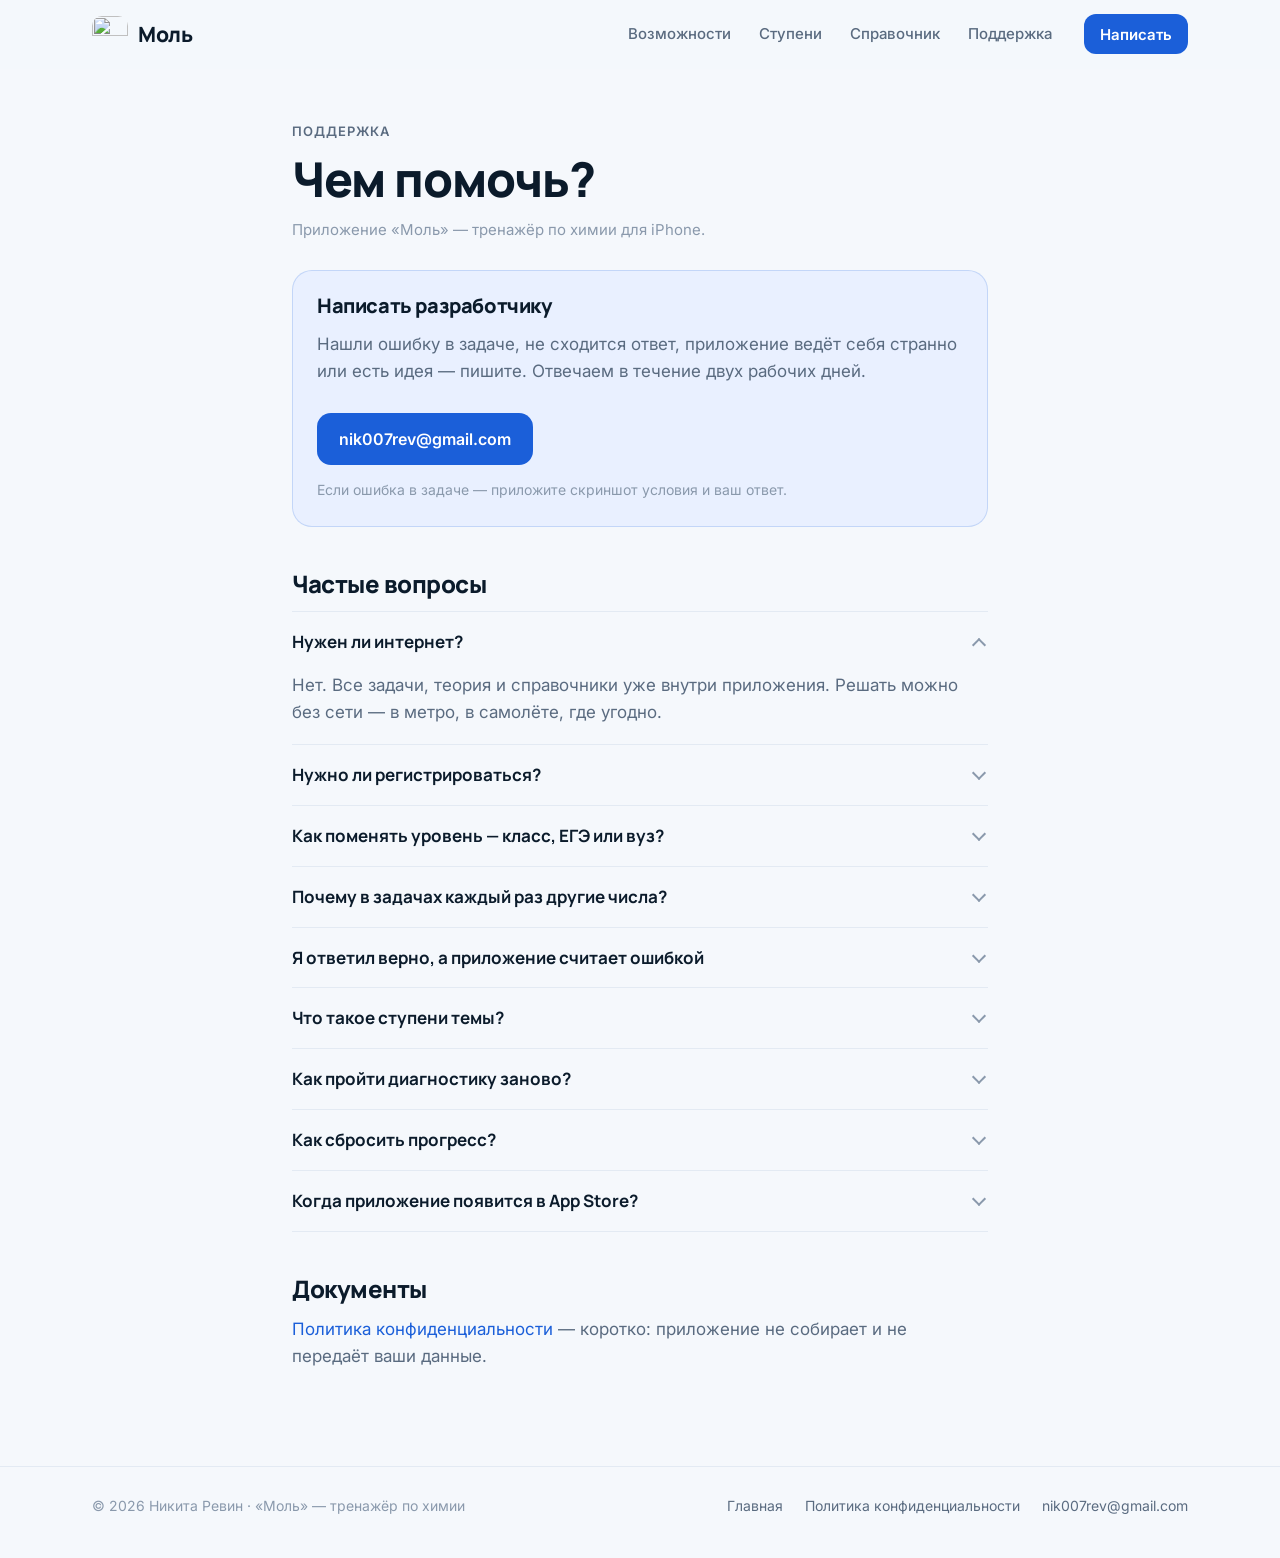
==== support.html @ 8ac8eb34 "Сайт «Моли»: главная, поддержка, политика" ====
<!doctype html>
<html lang="ru">
<head>
<meta charset="utf-8">
<meta name="viewport" content="width=device-width, initial-scale=1, viewport-fit=cover">
<title>Поддержка — Моль</title>
<meta name="description" content="Поддержка приложения «Моль» — тренажёра по химии: ответы на частые вопросы и связь с разработчиком.">
<meta name="theme-color" content="#F5F8FC">
<meta name="color-scheme" content="light">
<link rel="icon" type="image/png" href="img/favicon.png">
<link rel="apple-touch-icon" href="img/apple-touch-icon.png">
<link rel="preconnect" href="https://fonts.googleapis.com">
<link rel="preconnect" href="https://fonts.gstatic.com" crossorigin>
<link href="https://fonts.googleapis.com/css2?family=IBM+Plex+Mono:wght@400;600&family=Inter:wght@400;500;600&family=Manrope:wght@600;700;800&display=swap" rel="stylesheet">
<link rel="stylesheet" href="style.css">
</head>
<body>

<header class="top">
  <div class="wrap top__row">
    <a class="brand" href="./" aria-label="Моль — на главную">
      <img src="img/icon.webp" width="36" height="36" alt="">
      <span>Моль</span>
    </a>
    <nav class="top__nav" aria-label="Разделы">
      <a href="./#features">Возможности</a>
      <a href="./#stages">Ступени</a>
      <a href="./#reference">Справочник</a>
      <a href="support.html" aria-current="page">Поддержка</a>
    </nav>
    <a class="btn btn--small" href="mailto:nik007rev@gmail.com?subject=%D0%9C%D0%BE%D0%BB%D1%8C">Написать</a>
  </div>
</header>

<main class="doc">
  <div class="wrap">
    <p class="eyebrow">Поддержка</p>
    <h1>Чем помочь?</h1>
    <p class="meta">Приложение «Моль» — тренажёр по химии для iPhone.</p>

    <div class="box box--brand">
      <h2>Написать разработчику</h2>
      <p>Нашли ошибку в задаче, не сходится ответ, приложение ведёт себя странно или есть идея — пишите. Отвечаем в течение двух рабочих дней.</p>
      <div class="contact">
        <a class="btn" href="mailto:nik007rev@gmail.com?subject=%D0%9C%D0%BE%D0%BB%D1%8C">nik007rev@gmail.com</a>
        <span class="small" style="margin:0">Если ошибка в задаче — приложите скриншот условия и ваш ответ.</span>
      </div>
    </div>

    <h2>Частые вопросы</h2>
    <div class="faq">
      <details open>
        <summary>Нужен ли интернет?</summary>
        <p>Нет. Все задачи, теория и справочники уже внутри приложения. Решать можно без сети — в метро, в самолёте, где угодно.</p>
      </details>
      <details>
        <summary>Нужно ли регистрироваться?</summary>
        <p>Нет. При первом запуске приложение спросит имя (можно пропустить), вашу ступень и сколько задач в день вы хотите решать. Аккаунтов и паролей нет.</p>
      </details>
      <details>
        <summary>Как поменять уровень — класс, ЕГЭ или вуз?</summary>
        <p>Экран «Сегодня» → значок настроек справа вверху → «Уровень». Задания подбираются под выбранную ступень, а всё, что ниже, остаётся доступным для повторения.</p>
      </details>
      <details>
        <summary>Почему в задачах каждый раз другие числа?</summary>
        <p>Условия генерируются: так решение нельзя запомнить, его приходится понять. Методика у задачи одна и та же, а вещества, массы и доли меняются.</p>
      </details>
      <details>
        <summary>Я ответил верно, а приложение считает ошибкой</summary>
        <p>Проверьте единицы измерения (они подписаны справа от поля) и округление: промежуточные значения лучше не округлять, а ответ давать с той точностью, что в условии. Если всё равно не сходится — напишите нам со скриншотом, разберёмся и поправим задачу.</p>
      </details>
      <details>
        <summary>Что такое ступени темы?</summary>
        <p>У каждой темы пять ступеней: знакомство, основы, уверенно, уровень экзамена, закреплено. Ступень поднимается не за количество решённого, а за то, какого уровня задания у вас получаются уверенно. Если в последних ответах по теме много ошибок, тема помечается как «просела», и приложение предложит разобрать её заново.</p>
      </details>
      <details>
        <summary>Как пройти диагностику заново?</summary>
        <p>Настройки → «Обучение» → «Пройти заново». Маршрут по темам перестроится по новым результатам.</p>
      </details>
      <details>
        <summary>Как сбросить прогресс?</summary>
        <p>Настройки → «Сбросить прогресс» внизу экрана. Статистика, ошибки и повторения удалятся, профиль останется. Прогресс хранится только на телефоне, поэтому при удалении приложения он тоже удаляется.</p>
      </details>
      <details id="release">
        <summary>Когда приложение появится в App Store?</summary>
        <p>Версия 1.0 проходит проверку Apple. Как только её одобрят, здесь появится ссылка на страницу в App Store.</p>
      </details>
    </div>

    <h2>Документы</h2>
    <p><a href="privacy.html">Политика конфиденциальности</a> — коротко: приложение не собирает и не передаёт ваши данные.</p>
  </div>
</main>

<footer class="foot">
  <div class="wrap foot__row">
    <p>© 2026 Никита Ревин · «Моль» — тренажёр по химии</p>
    <nav aria-label="Документы">
      <a href="./">Главная</a>
      <a href="privacy.html">Политика конфиденциальности</a>
      <a href="mailto:nik007rev@gmail.com">nik007rev@gmail.com</a>
    </nav>
  </div>
</footer>

</body>
</html>
---- style.css ----
/* «Моль» — сайт приложения. Оформление «Белая клиника»: светлый фон, тонкие линии,
   глубокий синий как основной цвет, коралл — только для ошибок. */

:root {
  --bg: #F5F8FC;
  --bg2: #EDF2F9;
  --card: #FFFFFF;
  --line: #E3EAF3;
  --line2: #CBD7E6;
  --ink: #0B1B2B;
  --ink2: #5A6B80;
  --ink3: #8A99AC;
  --brand: #1B5FD9;
  --brand-dark: #154CB0;
  --brand-soft: #E9F0FF;
  --coral: #DF564A;
  --coral-soft: #FDEBE9;
  --green: #12A06B;
  --green-soft: #E4F6EE;
  --amber: #CE8A12;
  --teal: #0E8F9E;

  --r-sm: 10px;
  --r-md: 14px;
  --r-lg: 20px;
  --r-xl: 28px;

  --f-display: 'Manrope', system-ui, sans-serif;
  --f-body: 'Inter', system-ui, -apple-system, 'Segoe UI', sans-serif;
  --f-mono: 'IBM Plex Mono', ui-monospace, 'SF Mono', monospace;

  --gutter: 16px;
  color-scheme: light;
}

*, *::before, *::after { box-sizing: border-box; }
html { scroll-behavior: smooth; -webkit-text-size-adjust: 100%; }
body {
  margin: 0;
  background: var(--bg);
  color: var(--ink);
  font: 400 17px/1.6 var(--f-body);
  -webkit-font-smoothing: antialiased;
  overflow-x: hidden;
}
img { display: block; max-width: 100%; height: auto; }
a { color: var(--brand); text-decoration: none; }
a:hover { color: var(--brand-dark); }
h1, h2, h3 { font-family: var(--f-display); color: var(--ink); margin: 0; letter-spacing: -0.02em; }
h1 { font-weight: 800; font-size: clamp(38px, 6.2vw, 68px); line-height: 1.04; }
h2 { font-weight: 800; font-size: clamp(28px, 4vw, 44px); line-height: 1.1; }
h3 { font-weight: 700; font-size: 20px; line-height: 1.25; }
p { margin: 0; }
:focus-visible { outline: 3px solid color-mix(in srgb, var(--brand) 45%, transparent); outline-offset: 3px; border-radius: 6px; }

.wrap { width: 100%; max-width: 1160px; margin: 0 auto; padding: 0 var(--gutter); }
@media (min-width: 720px) { :root { --gutter: 32px; } }

.eyebrow {
  font: 600 13px/1 var(--f-body);
  letter-spacing: .08em; text-transform: uppercase;
  color: var(--brand); margin-bottom: 16px;
}
.eyebrow--coral { color: var(--coral); }
.eyebrow--green { color: var(--green); }
.center { text-align: center; }
.narrow { max-width: 620px; margin-left: auto; margin-right: auto; }
.lead { font-size: clamp(17px, 1.6vw, 20px); line-height: 1.55; color: var(--ink2); }
.small { font-size: 14px; color: var(--ink3); margin-top: 18px; }

/* ── кнопки ───────────────────────────────────────── */
.btn {
  display: inline-flex; align-items: center; justify-content: center; gap: 10px;
  height: 52px; padding: 0 22px; border-radius: var(--r-md);
  background: var(--brand); color: #fff;
  font: 600 16px/1 var(--f-body);
  transition: background .15s, transform .15s;
}
.btn:hover { background: var(--brand-dark); color: #fff; }
.btn:active { transform: translateY(1px); }
.btn--small { height: 40px; padding: 0 16px; font-size: 15px; border-radius: 12px; }
.btn--store { height: 60px; padding: 0 24px 0 20px; background: var(--ink); border-radius: 16px; }
.btn--store:hover { background: #1c2f44; }
.btn--store span { display: flex; flex-direction: column; align-items: flex-start; font: 700 20px/1.05 var(--f-display); letter-spacing: -.01em; }
.btn--store small { font: 500 11px/1.2 var(--f-body); letter-spacing: .02em; opacity: .8; }
.btn--light { background: #fff; color: var(--ink); }
.btn--light:hover { background: var(--brand-soft); color: var(--ink); }

/* ── шапка ────────────────────────────────────────── */
.top {
  position: sticky; top: 0; z-index: 10;
  background: color-mix(in srgb, var(--bg) 82%, transparent);
  backdrop-filter: saturate(1.4) blur(14px);
  -webkit-backdrop-filter: saturate(1.4) blur(14px);
  border-bottom: 1px solid transparent;
}
.top__row { display: flex; align-items: center; gap: 24px; height: 68px; }
.brand { display: flex; align-items: center; gap: 10px; color: var(--ink); font: 800 21px/1 var(--f-display); letter-spacing: -.02em; }
.brand:hover { color: var(--ink); }
.brand img { border-radius: 10px; }
.top__nav { display: none; gap: 28px; margin-left: auto; }
.top__nav a { color: var(--ink2); font-size: 15px; font-weight: 500; }
.top__nav a:hover { color: var(--ink); }
.top .btn { margin-left: auto; }
@media (min-width: 860px) {
  .top__nav { display: flex; }
  .top .btn { margin-left: 8px; }
}

/* ── первый экран ─────────────────────────────────── */
.hero {
  position: relative;
  padding: 40px 0 72px;
  background:
    radial-gradient(900px 480px at 78% 18%, color-mix(in srgb, var(--brand) 13%, transparent), transparent 70%),
    linear-gradient(var(--line) 1px, transparent 1px) 0 0 / 28px 28px,
    linear-gradient(90deg, var(--line) 1px, transparent 1px) 0 0 / 28px 28px,
    var(--bg);
  overflow: hidden;
}
.hero::after {
  content: ''; position: absolute; inset: auto 0 0 0; height: 160px;
  background: linear-gradient(transparent, var(--bg));
  pointer-events: none;
}
.hero__grid { position: relative; z-index: 1; display: grid; gap: 48px; align-items: center; }
.hero h1 em { font-style: normal; color: var(--brand); }
.hero .lead { margin-top: 22px; max-width: 540px; }
.hero__cta { margin-top: 32px; display: flex; flex-direction: column; align-items: flex-start; gap: 14px; }
.hero__note { font-size: 14px; color: var(--ink3); }

.hero__art { position: relative; height: 560px; max-width: 520px; width: 100%; margin: 0 auto; }
.hero__art .phone { position: absolute; width: 250px; }
.phone--back { left: 4%; top: 40px; transform: rotate(-6deg); opacity: .96; }
.phone--front { right: 4%; top: 0; transform: rotate(3deg); }
.formula {
  position: absolute; z-index: 2;
  font: 600 14px/1 var(--f-mono); color: var(--brand-dark);
  background: #fff; border: 1px solid var(--line); border-radius: 12px;
  padding: 11px 14px; white-space: nowrap;
  box-shadow: 0 10px 30px -12px rgba(11, 27, 43, .18);
}
.f1 { left: -2%; top: 8px; }
.f2 { right: -4%; bottom: 96px; }
.f3 { left: 2%; bottom: 20px; color: var(--ink); }
@media (max-width: 520px) {
  .hero__art { height: 470px; }
  .hero__art .phone { width: 205px; }
  .phone--back { left: 0; }
  .phone--front { right: 0; }
  .f2 { right: 0; }
  .formula { font-size: 12px; padding: 9px 11px; }
}
@media (min-width: 960px) {
  .hero { padding: 64px 0 96px; }
  .hero__grid { grid-template-columns: 1.05fr 1fr; gap: 40px; }
  .hero__art { height: 620px; }
  .hero__art .phone { width: 280px; }
}

/* ── телефон ──────────────────────────────────────── */
.phone {
  background: #0B1B2B;
  padding: 9px;
  border-radius: 46px;
  box-shadow:
    0 0 0 1px rgba(11, 27, 43, .06),
    0 40px 80px -30px rgba(11, 27, 43, .35),
    0 18px 36px -18px rgba(27, 95, 217, .25);
}
.phone img { width: 100%; border-radius: 38px; aspect-ratio: 1290 / 2796; object-fit: cover; object-position: top; background: var(--bg); }

/* ── цифры ────────────────────────────────────────── */
.stats { padding: 8px 0 24px; }
.stats__row {
  display: grid; grid-template-columns: repeat(2, 1fr);
  background: var(--card); border: 1px solid var(--line); border-radius: var(--r-xl);
  overflow: hidden;
}
.stats__row > div { padding: 24px 22px; border-right: 1px solid var(--line); border-bottom: 1px solid var(--line); }
.stats__row > div:nth-child(2n) { border-right: 0; }
.stats__row > div:nth-child(n+3) { border-bottom: 0; }
.stats b { display: block; font: 800 clamp(34px, 4vw, 46px)/1 var(--f-display); color: var(--brand); letter-spacing: -.03em; }
.stats span { display: block; margin-top: 10px; font-size: 14px; line-height: 1.45; color: var(--ink2); }
@media (min-width: 860px) {
  .stats__row { grid-template-columns: repeat(4, 1fr); }
  .stats__row > div { border-bottom: 0; padding: 30px 28px; }
  .stats__row > div:nth-child(2n) { border-right: 1px solid var(--line); }
  .stats__row > div:last-child { border-right: 0; }
}

/* ── блоки возможностей ───────────────────────────── */
.feature { padding: 72px 0; }
.feature--alt { background: linear-gradient(180deg, var(--bg2), var(--bg)); }
.feature__grid { display: grid; gap: 44px; align-items: center; }
.feature__text p:not(.eyebrow):not(.small) { margin-top: 20px; color: var(--ink2); font-size: 18px; max-width: 540px; }
.feature__media { display: flex; justify-content: center; }
.feature__media .phone { width: min(300px, 78vw); }
@media (min-width: 900px) {
  .feature { padding: 104px 0; }
  .feature__grid { grid-template-columns: 1.1fr .9fr; gap: 64px; }
  .feature__grid--flip .feature__text { order: 2; }
  .feature__grid--flip .feature__media { order: 1; }
  .feature__media .phone { width: 320px; }
}

.ticks { list-style: none; margin: 24px 0 0; padding: 0; display: grid; gap: 12px; }
.ticks li { position: relative; padding-left: 34px; font-weight: 500; }
.ticks li::before {
  content: ''; position: absolute; left: 0; top: 2px; width: 22px; height: 22px; border-radius: 7px;
  background: var(--brand-soft) url("data:image/svg+xml,%3Csvg xmlns='http://www.w3.org/2000/svg' viewBox='0 0 24 24'%3E%3Cpath d='M6 12.5l4 4 8-9' fill='none' stroke='%231B5FD9' stroke-width='2.6' stroke-linecap='round' stroke-linejoin='round'/%3E%3C/svg%3E") center / 16px no-repeat;
}

.chips { display: flex; flex-wrap: wrap; gap: 8px; margin-top: 26px; }
.chips span {
  font: 500 14px/1 var(--f-body); color: var(--ink);
  background: var(--card); border: 1px solid var(--line); border-radius: 999px; padding: 10px 14px;
}

.ladder { list-style: none; padding: 0; margin: 26px 0 0; display: grid; gap: 8px; counter-reset: s; }
.ladder li {
  counter-increment: s;
  display: flex; align-items: center; gap: 12px;
  background: var(--card); border: 1px solid var(--line); border-radius: var(--r-md);
  padding: 10px 14px; font-weight: 500;
}
.ladder li::before {
  content: counter(s); flex: none;
  width: 28px; height: 28px; border-radius: 9px; display: grid; place-items: center;
  font: 700 14px/1 var(--f-display); color: var(--brand); background: var(--brand-soft);
}
.ladder i { display: none; }
.ladder li:nth-child(n+4)::before { color: #fff; background: var(--brand); }
.ladder li:last-child::before { background: var(--green); }

/* ── ступени ──────────────────────────────────────── */
.stages { padding: 88px 0; }
.stages .lead { margin-top: 18px; }
.stages h2 { margin-top: 0; }
.stages__grid { display: grid; gap: 14px; margin-top: 44px; }
@media (min-width: 640px) { .stages__grid { grid-template-columns: repeat(2, 1fr); } }
@media (min-width: 1000px) { .stages__grid { grid-template-columns: repeat(4, 1fr); } }
.stage {
  background: var(--card); border: 1px solid var(--line); border-radius: var(--r-lg);
  padding: 26px 24px 28px;
}
.stage__n {
  display: grid; place-items: center; width: 40px; height: 40px; border-radius: 12px;
  background: var(--brand-soft); color: var(--brand); font: 800 18px/1 var(--f-display);
}
.stage h3 { margin-top: 18px; }
.stage p { margin-top: 10px; color: var(--ink2); font-size: 15px; line-height: 1.55; }
.stage--accent { background: var(--brand); border-color: var(--brand); }
.stage--accent .stage__n { background: rgba(255, 255, 255, .16); color: #fff; }
.stage--accent h3 { color: #fff; }
.stage--accent p { color: rgba(255, 255, 255, .82); }

/* ── доверие ──────────────────────────────────────── */
.trust { padding: 32px 0 88px; }
.trust__grid { display: grid; gap: 14px; }
@media (min-width: 860px) { .trust__grid { grid-template-columns: repeat(3, 1fr); } }
.trust__card {
  background: var(--card); border: 1px solid var(--line); border-radius: var(--r-lg);
  padding: 28px 26px;
}
.trust__card svg { color: var(--brand); }
.trust__card h3 { margin-top: 16px; }
.trust__card p { margin-top: 8px; color: var(--ink2); font-size: 15px; }

/* ── финал ────────────────────────────────────────── */
.final { padding: 0 0 88px; }
.final__box {
  display: flex; flex-direction: column; align-items: center; text-align: center;
  background:
    radial-gradient(600px 300px at 50% 0%, rgba(255, 255, 255, .18), transparent 70%),
    linear-gradient(160deg, #2168E6, #1449B2);
  border-radius: 36px; padding: 56px 24px;
  color: #fff;
}
.final__box img { border-radius: 18px; box-shadow: 0 16px 40px -14px rgba(0, 0, 0, .4); }
.final__box h2 { color: #fff; margin-top: 24px; max-width: 640px; }
.final__box p { margin-top: 14px; color: rgba(255, 255, 255, .85); font-size: 18px; max-width: 520px; }
.final__box .btn { margin-top: 30px; }

/* ── подвал ───────────────────────────────────────── */
.foot { border-top: 1px solid var(--line); padding: 28px 0 40px; }
.foot__row { display: flex; flex-direction: column; gap: 14px; font-size: 14px; color: var(--ink3); }
.foot nav { display: flex; flex-wrap: wrap; gap: 8px 22px; }
.foot a { color: var(--ink2); }
.foot a:hover { color: var(--ink); }
@media (min-width: 860px) { .foot__row { flex-direction: row; justify-content: space-between; align-items: center; } }

/* ── страницы-документы (поддержка, политика) ─────── */
.doc { padding: 56px 0 96px; }
.doc .wrap { max-width: 760px; }
.doc h1 { font-size: clamp(34px, 5vw, 48px); }
.doc .meta { margin-top: 14px; color: var(--ink3); font-size: 15px; }
.doc h2 { font-size: 24px; margin: 44px 0 14px; }
.doc p, .doc li { color: var(--ink2); }
.doc p + p { margin-top: 12px; }
.doc ul { padding-left: 22px; margin: 12px 0 0; }
.doc li + li { margin-top: 8px; }
.box {
  background: var(--card); border: 1px solid var(--line); border-radius: var(--r-lg);
  padding: 24px 24px; margin-top: 28px;
}
.box h2 { margin-top: 0; font-size: 20px; }
.box--brand { background: var(--brand-soft); border-color: color-mix(in srgb, var(--brand) 18%, transparent); }
.contact {
  display: flex; flex-wrap: wrap; align-items: center; gap: 14px 20px; margin-top: 28px;
}
.faq { margin-top: 12px; border-top: 1px solid var(--line); }
.faq details { border-bottom: 1px solid var(--line); }
.faq summary {
  list-style: none; cursor: pointer; padding: 18px 36px 18px 0; position: relative;
  font: 700 17px/1.4 var(--f-display); color: var(--ink);
}
.faq summary::-webkit-details-marker { display: none; }
.faq summary::after {
  content: ''; position: absolute; right: 4px; top: 50%; width: 10px; height: 10px; margin-top: -7px;
  border-right: 2px solid var(--ink3); border-bottom: 2px solid var(--ink3); transform: rotate(45deg);
  transition: transform .2s;
}
.faq details[open] summary::after { transform: rotate(-135deg); margin-top: -2px; }
.faq details p { padding: 0 0 18px; }
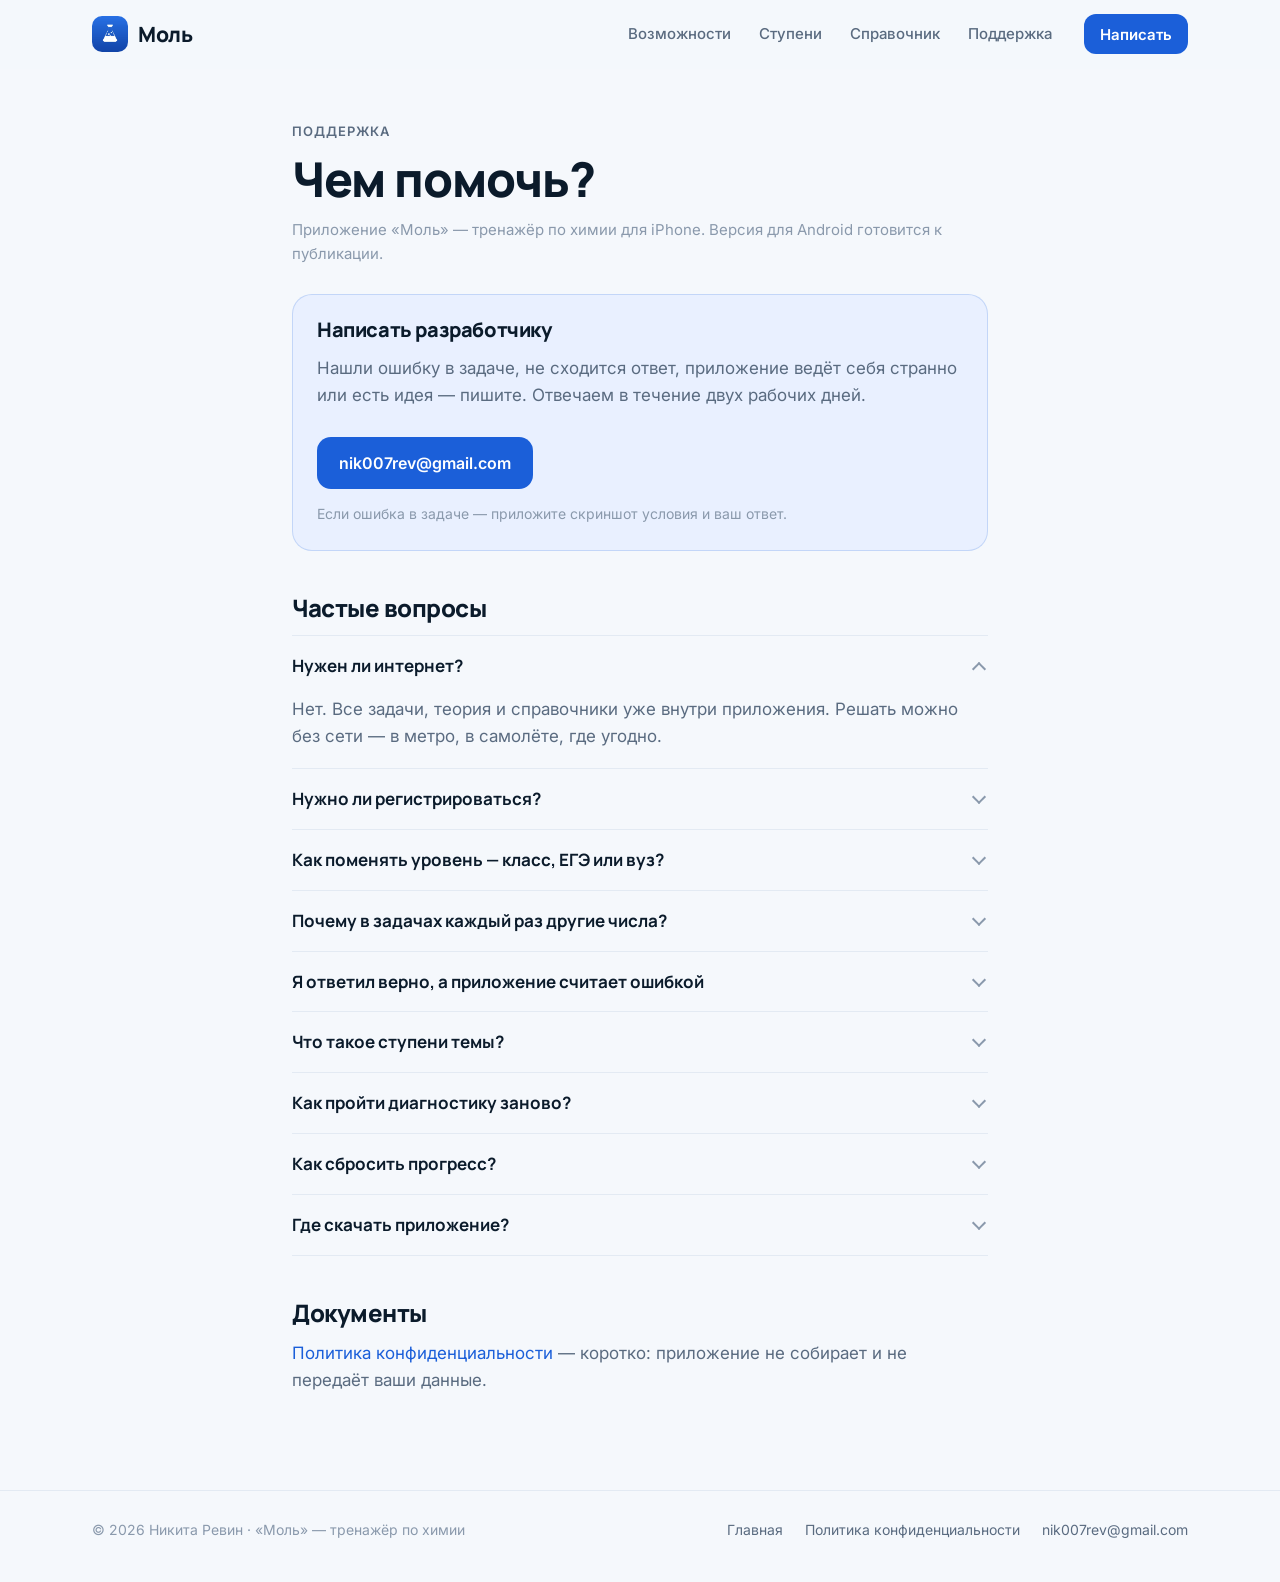
==== commit 591b60bc: "Исправить ссылки App Store и сообщить о подготовке Android" ====
--- a/support.html
+++ b/support.html
@@ -36,7 +36,7 @@
   <div class="wrap">
     <p class="eyebrow">Поддержка</p>
     <h1>Чем помочь?</h1>
-    <p class="meta">Приложение «Моль» — тренажёр по химии для iPhone.</p>
+    <p class="meta">Приложение «Моль» — тренажёр по химии для iPhone. Версия для Android готовится к публикации.</p>
 
     <div class="box box--brand">
       <h2>Написать разработчику</h2>
@@ -82,8 +82,8 @@
         <p>Настройки → «Сбросить прогресс» внизу экрана. Статистика, ошибки и повторения удалятся, профиль останется. Прогресс хранится только на телефоне, поэтому при удалении приложения он тоже удаляется.</p>
       </details>
       <details id="release">
-        <summary>Когда приложение появится в App Store?</summary>
-        <p>Версия 1.0 проходит проверку Apple. Как только её одобрят, здесь появится ссылка на страницу в App Store.</p>
+        <summary>Где скачать приложение?</summary>
+        <p>Версия для iPhone уже доступна: <a href="https://apps.apple.com/ru/app/id6816061326">скачать в App Store</a>. Версия для Android готовится к публикации; ссылку на RuStore добавим после её выхода.</p>
       </details>
     </div>
 
